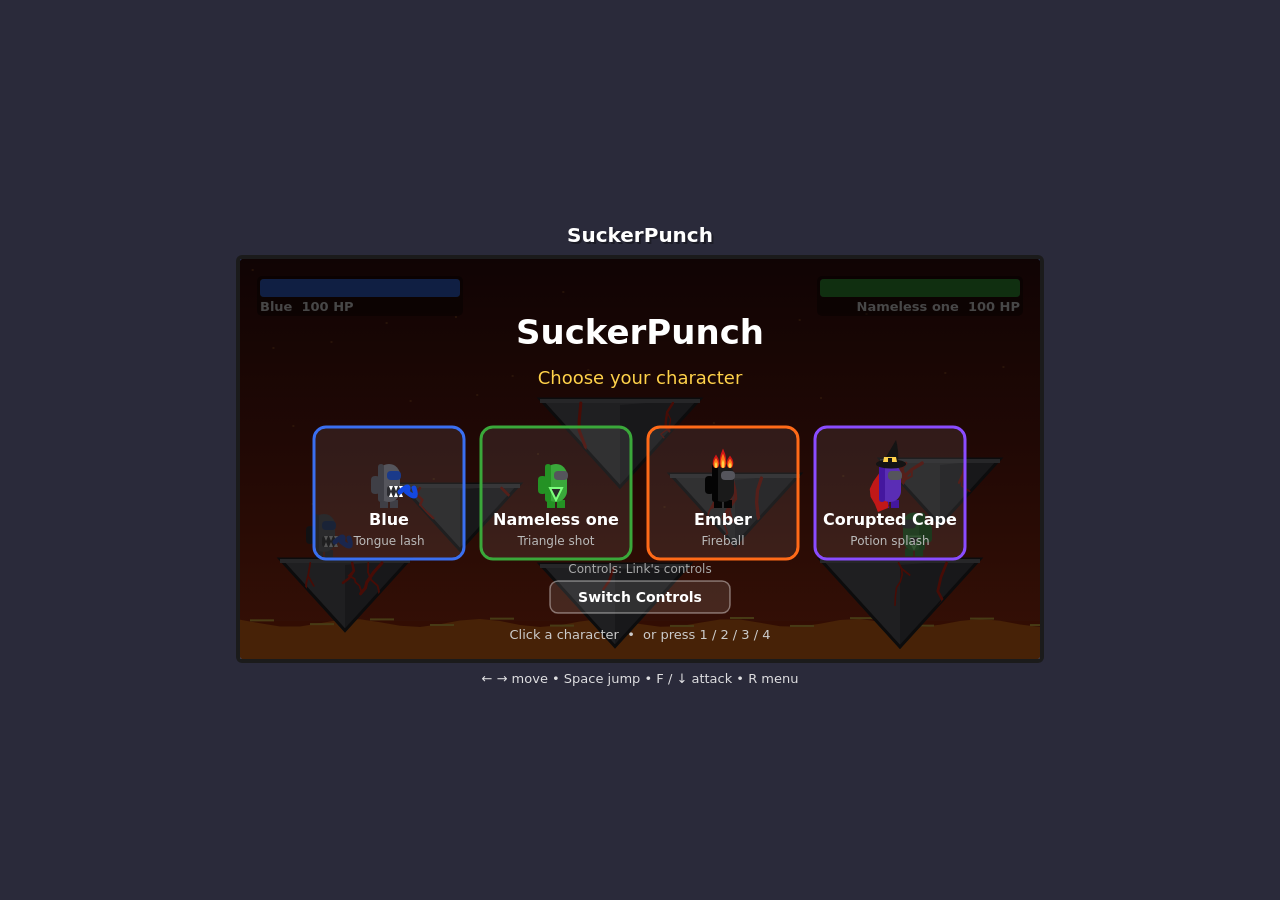
==== index.html @ 3a723942 "Link's controls: down arrow fights instead of up In Link's scheme the fight binding is now F or the " ====
<!DOCTYPE html>
<html lang="en">
<head>
<meta charset="UTF-8">
<meta name="viewport" content="width=device-width, initial-scale=1.0">
<title>SuckerPunch</title>
<link rel="stylesheet" href="css/style.css">
</head>
<body>
  <h1>SuckerPunch</h1>
  <canvas id="game" width="800" height="400"></canvas>
  <div id="hint">← → move &nbsp;•&nbsp; Space jump &nbsp;•&nbsp; F / ↓ attack &nbsp;•&nbsp; R menu</div>

  <!-- Scripts load in dependency order (classic scripts share one global scope,
       so the game runs by just opening this file — no build step or server). -->
  <script src="js/config.js"></script>
  <script src="js/world.js"></script>
  <script src="js/characters.js"></script>
  <script src="js/state.js"></script>
  <script src="js/input.js"></script>
  <script src="js/physics.js"></script>
  <script src="js/combat.js"></script>
  <script src="js/ai.js"></script>
  <script src="js/game.js"></script>
  <script src="js/render.js"></script>
  <script src="js/main.js"></script>
</body>
</html>
---- css/style.css ----
html, body {
  margin: 0;
  height: 100%;
  background: #2a2a3a;
  display: flex;
  flex-direction: column;
  align-items: center;
  justify-content: center;
  font-family: -apple-system, system-ui, sans-serif;
  color: #fff;
  overflow: hidden;
}
h1 { margin: 8px 0; font-size: 20px; text-shadow: 2px 2px 0 #00000055; }
canvas {
  border: 4px solid #1b1b1b;
  border-radius: 6px;
  background: #5c94fc;
  image-rendering: pixelated;
}
#hint { margin-top: 8px; font-size: 13px; opacity: 0.85; text-align: center; }
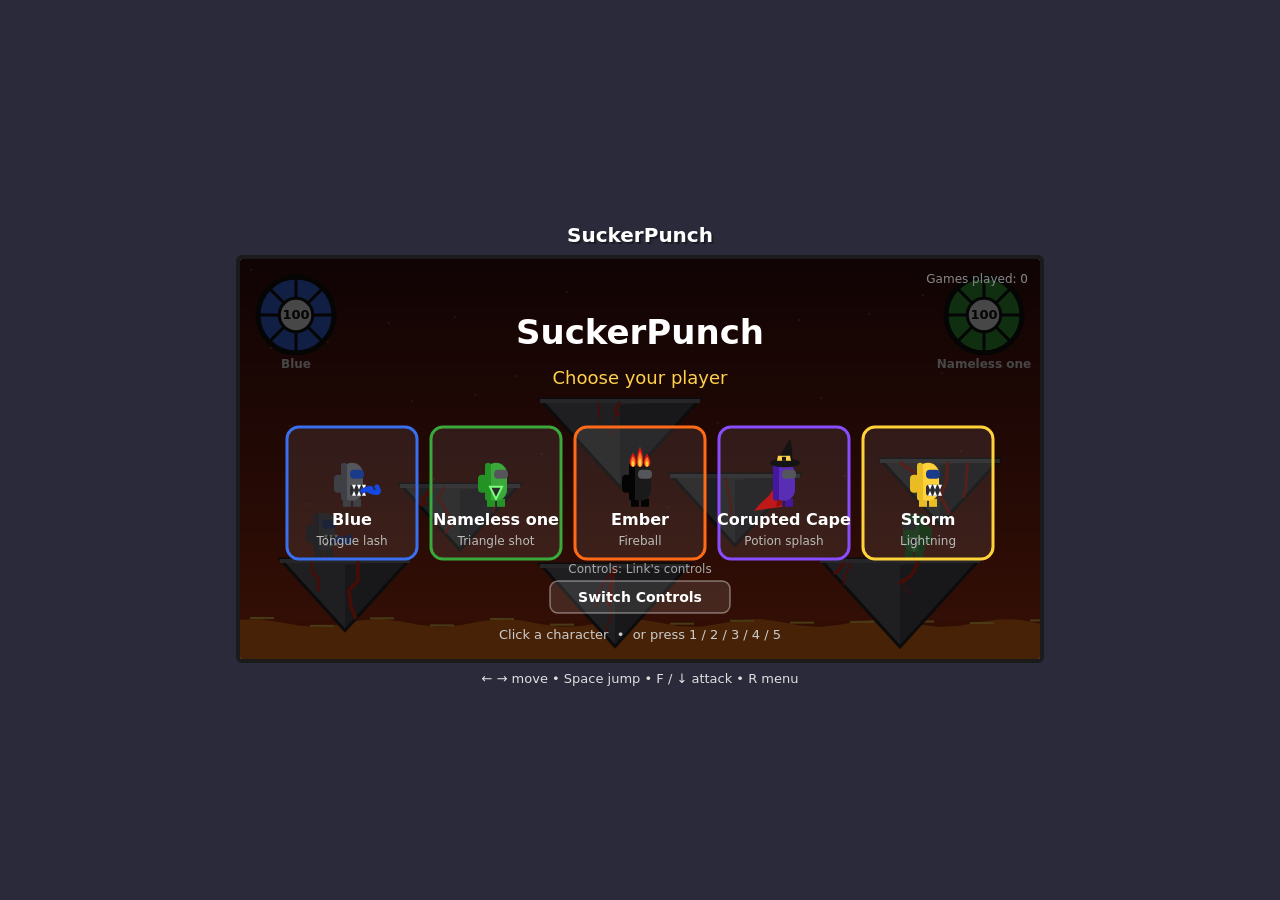
==== commit cf6e59cc: "Add Vercel Web Analytics script tag Static-site integration (equivalent to @vercel/analytics, which " ====
--- a/index.html
+++ b/index.html
@@ -10,6 +10,10 @@
   <h1>SuckerPunch</h1>
   <canvas id="game" width="800" height="400"></canvas>
   <div id="hint">← → move &nbsp;•&nbsp; Space jump &nbsp;•&nbsp; F / ↓ attack &nbsp;•&nbsp; R menu</div>
+
+  <!-- Vercel Web Analytics (static-site integration; enable it in the Vercel
+       dashboard under the project's Analytics tab). -->
+  <script defer src="/_vercel/insights/script.js"></script>
 
   <!-- Scripts load in dependency order (classic scripts share one global scope,
        so the game runs by just opening this file — no build step or server). -->
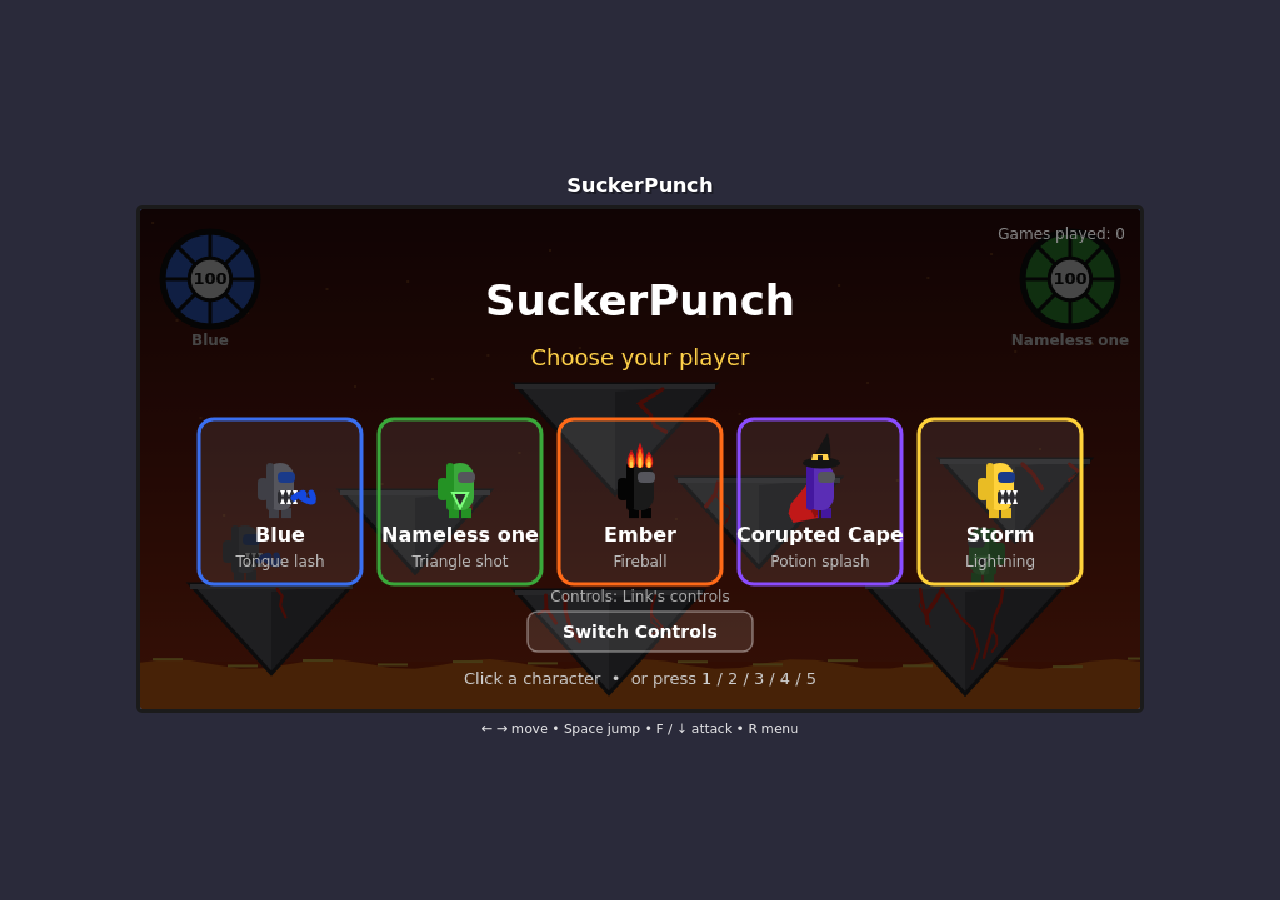
==== commit 4ca16c70: "Add auto-detected touch controls and a responsive canvas (iPad support) - On first touch, on-screen " ====
--- a/index.html
+++ b/index.html
@@ -2,7 +2,7 @@
 <html lang="en">
 <head>
 <meta charset="UTF-8">
-<meta name="viewport" content="width=device-width, initial-scale=1.0">
+<meta name="viewport" content="width=device-width, initial-scale=1.0, maximum-scale=1.0, user-scalable=no">
 <title>SuckerPunch</title>
 <link rel="stylesheet" href="css/style.css">
 </head>
--- a/css/style.css
+++ b/css/style.css
@@ -9,6 +9,11 @@
   font-family: -apple-system, system-ui, sans-serif;
   color: #fff;
   overflow: hidden;
+  /* mobile: no text selection, no callouts, no rubber-band scroll */
+  -webkit-user-select: none;
+  user-select: none;
+  -webkit-touch-callout: none;
+  overscroll-behavior: none;
 }
 h1 { margin: 8px 0; font-size: 20px; text-shadow: 2px 2px 0 #00000055; }
 canvas {
@@ -16,5 +21,10 @@
   border-radius: 6px;
   background: #5c94fc;
   image-rendering: pixelated;
+  /* scale to the screen while keeping the 2:1 aspect ratio */
+  width: min(96vw, calc(80vh * 2), 1000px);
+  height: auto;
+  aspect-ratio: 2 / 1;
+  touch-action: none;
 }
 #hint { margin-top: 8px; font-size: 13px; opacity: 0.85; text-align: center; }
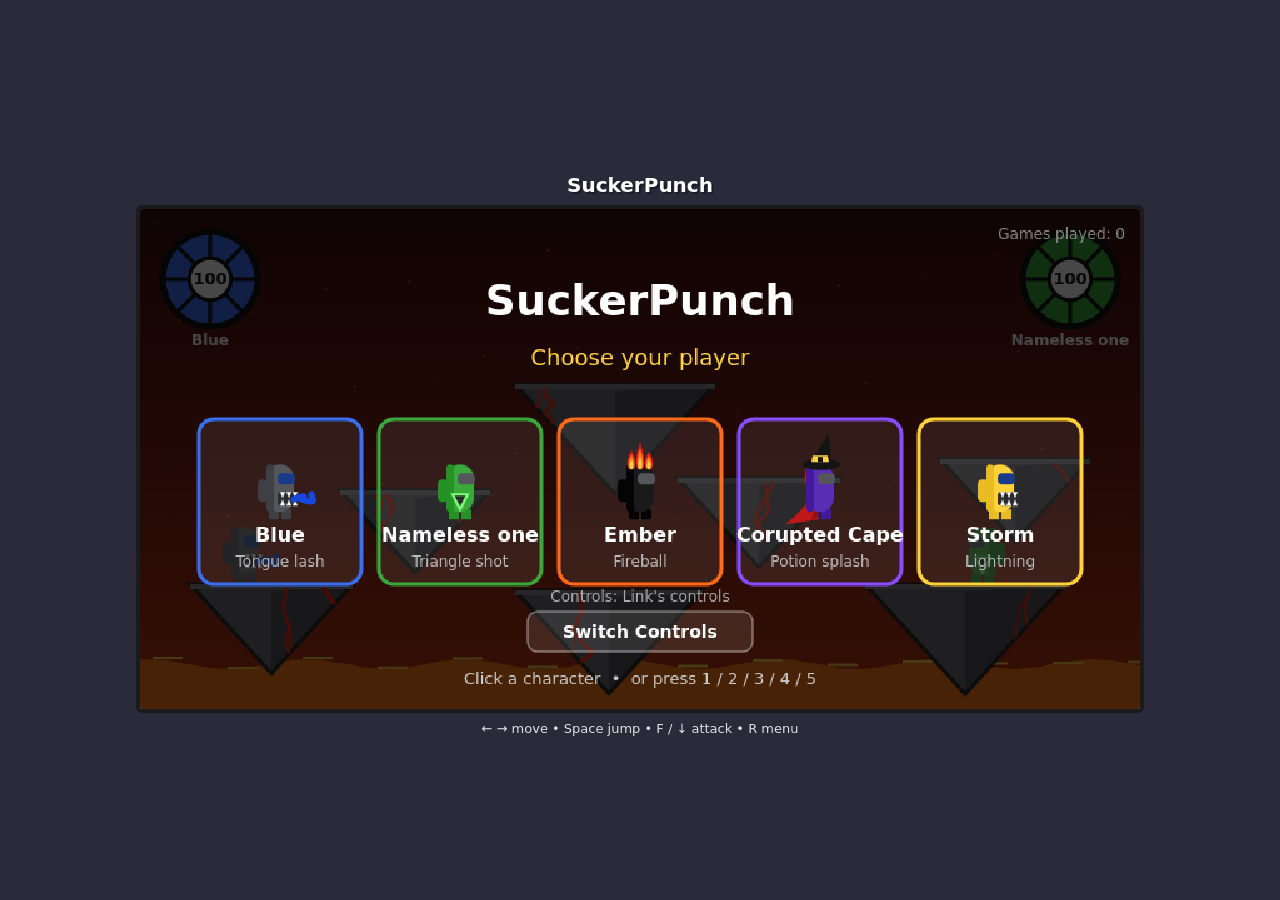
==== commit 0e99e253: "Portrait touch: move controls to a button bar below the game On touch devices held in portrait, the " ====
--- a/index.html
+++ b/index.html
@@ -10,6 +10,19 @@
   <h1>SuckerPunch</h1>
   <canvas id="game" width="800" height="400"></canvas>
   <div id="hint">← → move &nbsp;•&nbsp; Space jump &nbsp;•&nbsp; F / ↓ attack &nbsp;•&nbsp; R menu</div>
+
+  <!-- Portrait touch controls: a button bar shown below the game on touch
+       devices held upright (landscape uses the on-canvas overlay buttons). -->
+  <div id="touch-bar">
+    <div class="pad">
+      <button class="tbtn" data-act="left">◀</button>
+      <button class="tbtn" data-act="right">▶</button>
+    </div>
+    <div class="pad">
+      <button class="tbtn hit" data-act="attack">HIT</button>
+      <button class="tbtn jump" data-act="jump">JUMP</button>
+    </div>
+  </div>
 
   <!-- Vercel Web Analytics (static-site integration; enable it in the Vercel
        dashboard under the project's Analytics tab). -->
--- a/css/style.css
+++ b/css/style.css
@@ -28,3 +28,38 @@
   touch-action: none;
 }
 #hint { margin-top: 8px; font-size: 13px; opacity: 0.85; text-align: center; }
+
+/* Portrait touch control bar (hidden by default; shown only on touch devices
+   held in portrait while a match is on — see the rules below). */
+#touch-bar {
+  display: none;
+  width: min(96vw, calc(80vh * 2), 1000px);
+  margin-top: 12px;
+  justify-content: space-between;
+  align-items: center;
+  touch-action: none;
+}
+#touch-bar .pad { display: flex; gap: 14px; }
+.tbtn {
+  width: 70px;
+  height: 70px;
+  border-radius: 50%;
+  border: 2px solid #ffffffaa;
+  background: #ffffff22;
+  color: #fff;
+  font: bold 18px system-ui, sans-serif;
+  touch-action: none;
+  -webkit-user-select: none;
+  user-select: none;
+  -webkit-tap-highlight-color: transparent;
+  outline: none;
+}
+.tbtn.jump { width: 82px; height: 82px; background: #3a6ff03a; }
+.tbtn.hit  { background: #e0392b3a; }
+.tbtn.pressed { background: #ffffff66; }
+
+/* Show the bar only on touch devices, in portrait, during a match. */
+body.touch.playing #touch-bar { display: flex; }
+@media (orientation: landscape) {
+  body.touch.playing #touch-bar { display: none; }
+}
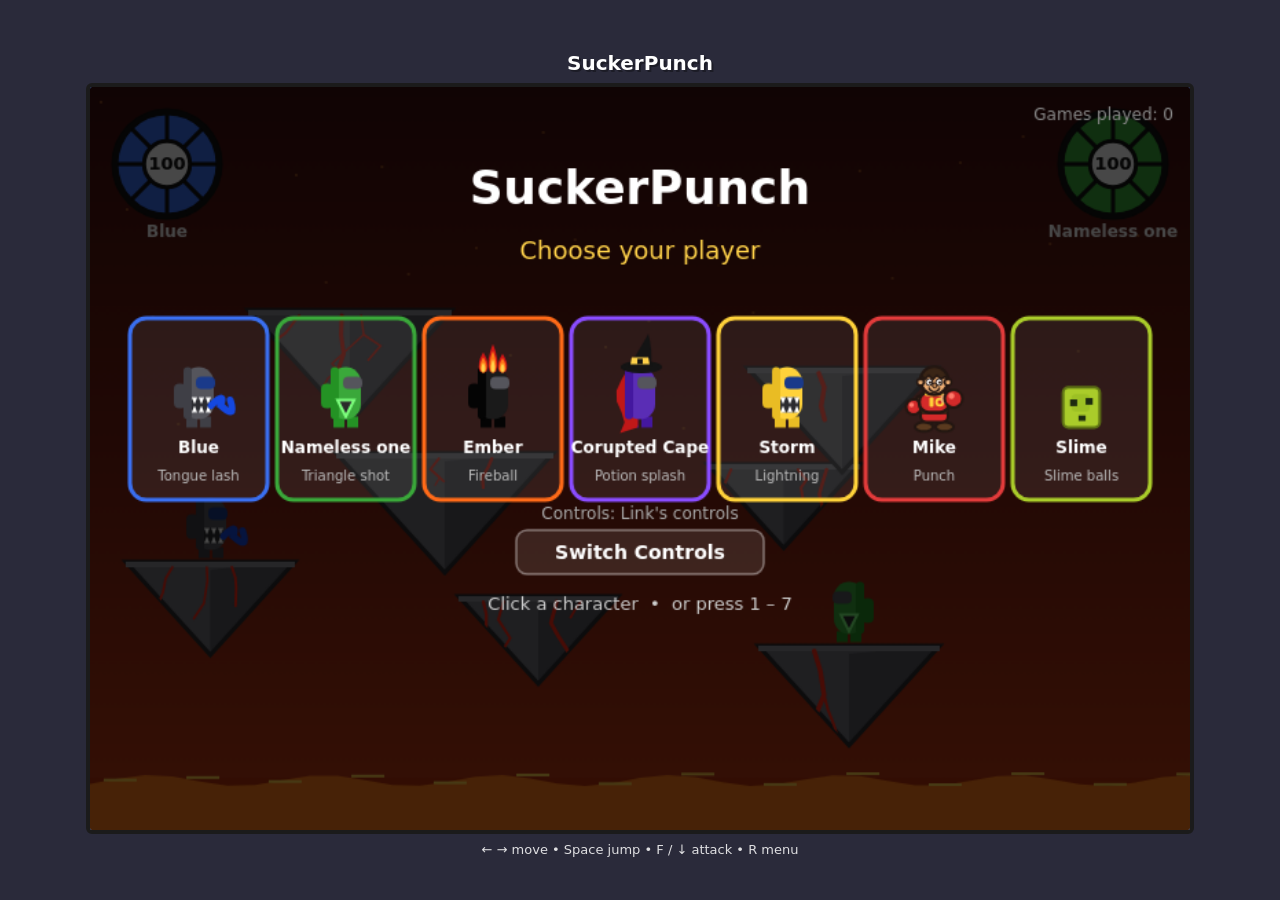
==== commit 4f2b1779: "Taller arena (≈iPad mini ratio) + randomly generated platforms - Canvas is now 800x540 (~3:2-ish, fi" ====
--- a/index.html
+++ b/index.html
@@ -8,7 +8,7 @@
 </head>
 <body>
   <h1>SuckerPunch</h1>
-  <canvas id="game" width="800" height="400"></canvas>
+  <canvas id="game" width="800" height="540"></canvas>
   <div id="hint">← → move &nbsp;•&nbsp; Space jump &nbsp;•&nbsp; F / ↓ attack &nbsp;•&nbsp; R menu</div>
 
   <!-- Portrait touch controls: a button bar shown below the game on touch
--- a/css/style.css
+++ b/css/style.css
@@ -20,11 +20,10 @@
   border: 4px solid #1b1b1b;
   border-radius: 6px;
   background: #5c94fc;
-  image-rendering: pixelated;
-  /* scale to the screen while keeping the 2:1 aspect ratio */
-  width: min(96vw, calc(80vh * 2), 1000px);
+  /* scale to the screen while keeping the arena's aspect ratio (~iPad mini) */
+  width: min(96vw, calc(86vh * 1.481), 1100px);
   height: auto;
-  aspect-ratio: 2 / 1;
+  aspect-ratio: 800 / 540;
   touch-action: none;
 }
 #hint { margin-top: 8px; font-size: 13px; opacity: 0.85; text-align: center; }
@@ -33,7 +32,7 @@
    held in portrait while a match is on — see the rules below). */
 #touch-bar {
   display: none;
-  width: min(96vw, calc(80vh * 2), 1000px);
+  width: min(96vw, calc(86vh * 1.481), 1100px);
   margin-top: 12px;
   justify-content: space-between;
   align-items: center;
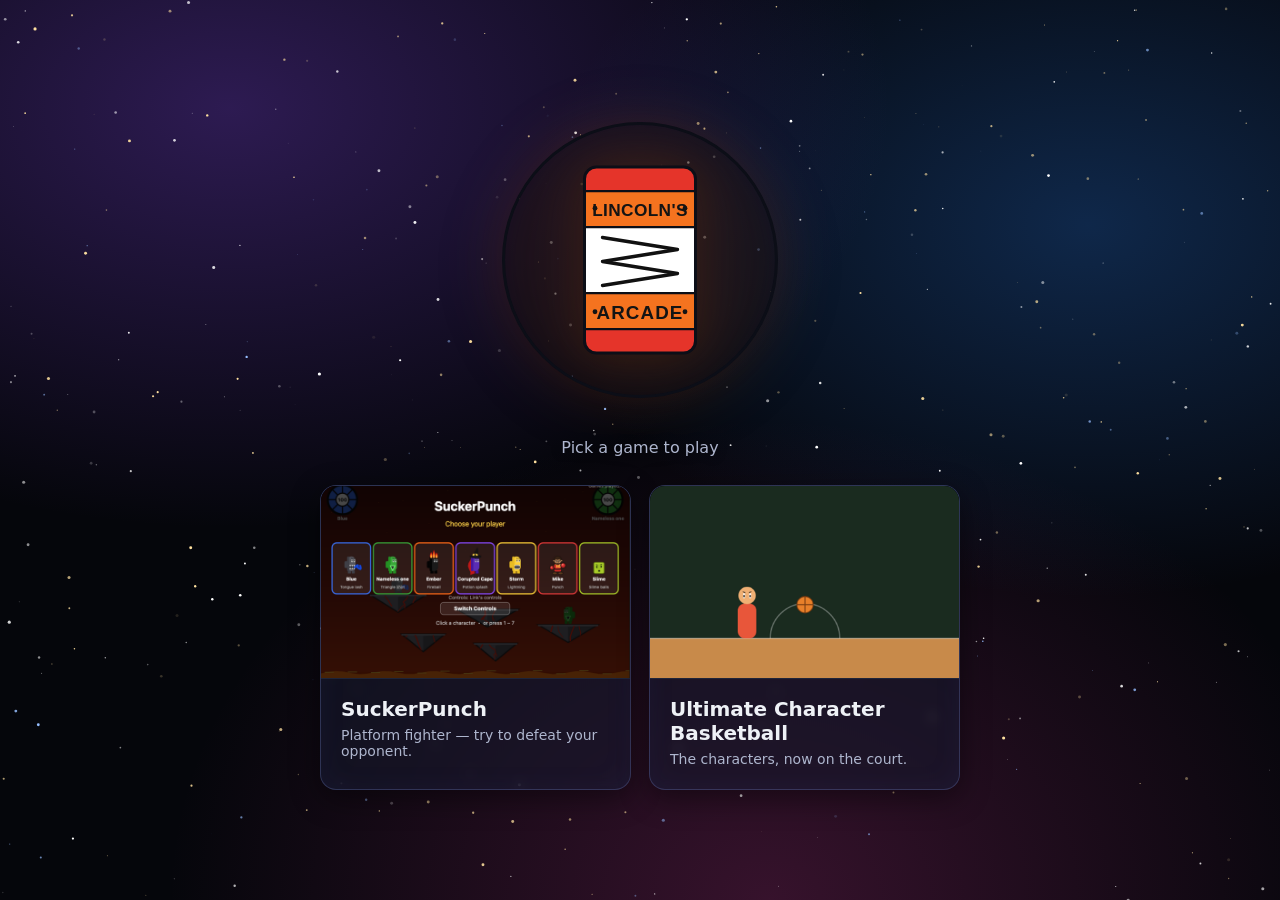
==== commit 69254097: "Add Ultimate Character Basketball; split games into folders + shared engine - New ultimatecharacterb" ====
--- a/index.html
+++ b/index.html
@@ -2,44 +2,211 @@
 <html lang="en">
 <head>
 <meta charset="UTF-8">
-<meta name="viewport" content="width=device-width, initial-scale=1.0, maximum-scale=1.0, user-scalable=no">
-<title>SuckerPunch</title>
-<link rel="stylesheet" href="css/style.css">
+<meta name="viewport" content="width=device-width, initial-scale=1.0">
+<title>Lincoln's Arcade</title>
+<style>
+  :root { color-scheme: dark; }
+  * { box-sizing: border-box; }
+  html, body { height: 100%; }
+  body {
+    margin: 0; min-height: 100vh;
+    display: flex; flex-direction: column; align-items: center; justify-content: center;
+    gap: 28px; padding: 40px 20px;
+    font-family: system-ui, -apple-system, sans-serif;
+    color: #eef1f6;
+    /* deep space: a couple of distant nebula glows over near-black */
+    background:
+      radial-gradient(1100px 700px at 18% 12%, rgba(94, 52, 168, 0.45), transparent 60%),
+      radial-gradient(900px 600px at 85% 25%, rgba(30, 90, 168, 0.40), transparent 62%),
+      radial-gradient(1000px 800px at 60% 100%, rgba(168, 46, 120, 0.30), transparent 60%),
+      #05060b;
+    overflow: hidden;
+  }
+  /* animated starfield sits behind everything */
+  #stars { position: fixed; inset: 0; width: 100%; height: 100%; z-index: 0; display: block; }
+  /* keep content above the stars */
+  .logo, p.sub, .grid { position: relative; z-index: 1; }
+
+  .sr-only {
+    position: absolute; width: 1px; height: 1px; padding: 0; margin: -1px;
+    overflow: hidden; clip: rect(0 0 0 0); white-space: nowrap; border: 0;
+  }
+  .logo {
+    display: block; width: clamp(210px, 42vw, 300px); height: auto;
+    filter: drop-shadow(0 0 26px rgba(245, 115, 31, 0.35))
+            drop-shadow(0 6px 18px rgba(0, 0, 0, 0.5));
+  }
+  p.sub { margin: 0; color: #aeb6ce; text-shadow: 0 0 10px rgba(0,0,0,0.6); }
+  .grid {
+    display: grid; gap: 18px; width: 100%; max-width: 640px;
+    grid-template-columns: repeat(auto-fit, minmax(240px, 1fr));
+  }
+  a.card {
+    display: block; border-radius: 16px; overflow: hidden;
+    text-decoration: none; color: inherit;
+    background: rgba(22, 27, 46, 0.55);
+    border: 1px solid rgba(120, 140, 220, 0.28);
+    backdrop-filter: blur(6px); -webkit-backdrop-filter: blur(6px);
+    box-shadow: 0 8px 30px rgba(0, 0, 0, 0.45), inset 0 0 30px rgba(80, 110, 220, 0.06);
+    transition: transform .14s ease, border-color .14s ease, box-shadow .14s ease;
+  }
+  a.card:hover {
+    transform: translateY(-3px);
+    border-color: rgba(150, 180, 255, 0.7);
+    box-shadow: 0 12px 40px rgba(0,0,0,.5), 0 0 24px rgba(110, 150, 255, 0.35);
+  }
+  a.card .thumb {
+    display: block; width: 100%; aspect-ratio: 16 / 10; object-fit: cover;
+    background: #05060b; border-bottom: 1px solid rgba(120, 140, 220, 0.22);
+  }
+  a.card .body { padding: 18px 20px 22px; }
+  a.card .title { font-size: 20px; font-weight: 700; margin-bottom: 6px; }
+  a.card .desc { color: #aeb6ce; font-size: 14px; }
+  a.card.soon { opacity: .6; pointer-events: none; }
+  a.card.soon .desc::after { content: '  •  coming soon'; color: #d8a24a; }
+</style>
 </head>
 <body>
-  <h1>SuckerPunch</h1>
-  <canvas id="game" width="800" height="540"></canvas>
-  <div id="hint">← → move &nbsp;•&nbsp; Space jump &nbsp;•&nbsp; F / ↓ attack &nbsp;•&nbsp; R menu</div>
-
-  <!-- Portrait touch controls: a button bar shown below the game on touch
-       devices held upright (landscape uses the on-canvas overlay buttons). -->
-  <div id="touch-bar">
-    <div class="pad">
-      <button class="tbtn" data-act="left">◀</button>
-      <button class="tbtn" data-act="right">▶</button>
-    </div>
-    <div class="pad">
-      <button class="tbtn hit" data-act="attack">HIT</button>
-      <button class="tbtn jump" data-act="jump">JUMP</button>
-    </div>
+  <canvas id="stars"></canvas>
+
+  <h1 class="sr-only">Lincoln's Arcade</h1>
+
+  <!-- Logo drawn by Lincoln: an arcade cabinet badge — zigzag screen, orange
+       side panels reading LINCOLN'S / ARCADE, red caps and base. -->
+  <svg class="logo" viewBox="0 0 400 400" role="img" aria-label="Lincoln's Arcade">
+    <defs>
+      <clipPath id="cab"><rect x="126" y="76" width="148" height="248" rx="16"/></clipPath>
+    </defs>
+    <circle cx="200" cy="200" r="182" fill="rgba(8,10,22,0.35)" stroke="#0c0e17" stroke-width="4"/>
+    <g clip-path="url(#cab)">
+      <rect x="126" y="76" width="148" height="248" fill="#ffffff"/>
+      <rect x="126" y="76"  width="148" height="32" fill="#e5342a"/>
+      <rect x="126" y="108" width="148" height="48" fill="#f5731f"/>
+      <rect x="126" y="244" width="148" height="48" fill="#f5731f"/>
+      <rect x="126" y="292" width="148" height="32" fill="#e5342a"/>
+      <!-- zigzag "screen" -->
+      <polyline points="150,170 250,186 150,202 250,218 150,234"
+                fill="none" stroke="#111" stroke-width="4.5"
+                stroke-linejoin="round" stroke-linecap="round"/>
+      <!-- decorative dots on the panels -->
+      <circle cx="140" cy="131" r="3.2" fill="#141414"/>
+      <circle cx="260" cy="131" r="3.2" fill="#141414"/>
+      <circle cx="140" cy="269" r="3.2" fill="#141414"/>
+      <circle cx="260" cy="269" r="3.2" fill="#141414"/>
+    </g>
+    <!-- panel separators + cabinet outline -->
+    <g stroke="#0c0e17" fill="none" stroke-width="3">
+      <line x1="126" y1="108" x2="274" y2="108"/>
+      <line x1="126" y1="156" x2="274" y2="156"/>
+      <line x1="126" y1="244" x2="274" y2="244"/>
+      <line x1="126" y1="292" x2="274" y2="292"/>
+    </g>
+    <rect x="126" y="76" width="148" height="248" rx="16" fill="none" stroke="#0c0e17" stroke-width="4"/>
+    <!-- panel text, upright -->
+    <text x="200" y="141" text-anchor="middle"
+          font-family="'Arial Black', Impact, sans-serif" font-weight="900"
+          font-size="23" fill="#141414" letter-spacing="0.5">LINCOLN'S</text>
+    <text x="200" y="278" text-anchor="middle"
+          font-family="'Arial Black', Impact, sans-serif" font-weight="900"
+          font-size="25" fill="#141414" letter-spacing="1.5">ARCADE</text>
+  </svg>
+
+  <p class="sub">Pick a game to play</p>
+  <div class="grid">
+    <a class="card" href="suckerpunch/">
+      <img class="thumb" src="suckerpunch/thumb.png" alt="SuckerPunch gameplay screenshot">
+      <div class="body">
+        <div class="title">SuckerPunch</div>
+        <div class="desc">Platform fighter — try to defeat your opponent.</div>
+      </div>
+    </a>
+    <a class="card" href="ultimatecharacterbasketball/">
+      <img class="thumb" src="ultimatecharacterbasketball/thumb.png" alt="Ultimate Character Basketball screenshot">
+      <div class="body">
+        <div class="title">Ultimate Character Basketball</div>
+        <div class="desc">The characters, now on the court.</div>
+      </div>
+    </a>
   </div>
 
-  <!-- Vercel Web Analytics (static-site integration; enable it in the Vercel
-       dashboard under the project's Analytics tab). -->
-  <script defer src="/_vercel/insights/script.js"></script>
-
-  <!-- Scripts load in dependency order (classic scripts share one global scope,
-       so the game runs by just opening this file — no build step or server). -->
-  <script src="js/config.js"></script>
-  <script src="js/world.js"></script>
-  <script src="js/characters.js"></script>
-  <script src="js/state.js"></script>
-  <script src="js/input.js"></script>
-  <script src="js/physics.js"></script>
-  <script src="js/combat.js"></script>
-  <script src="js/ai.js"></script>
-  <script src="js/game.js"></script>
-  <script src="js/render.js"></script>
-  <script src="js/main.js"></script>
+  <script>
+  // Twinkling, slowly-drifting starfield behind the menu.
+  (function () {
+    const canvas = document.getElementById('stars');
+    const ctx = canvas.getContext('2d');
+    let w, h, stars, shootTimer;
+
+    function build() {
+      const dpr = Math.min(window.devicePixelRatio || 1, 2);
+      w = canvas.width = Math.floor(innerWidth * dpr);
+      h = canvas.height = Math.floor(innerHeight * dpr);
+      canvas.style.width = innerWidth + 'px';
+      canvas.style.height = innerHeight + 'px';
+      // star count scales with screen area
+      const count = Math.round((innerWidth * innerHeight) / 2600);
+      stars = [];
+      for (let i = 0; i < count; i++) {
+        stars.push({
+          x: Math.random() * w,
+          y: Math.random() * h,
+          r: (Math.random() * 1.3 + 0.3) * dpr,
+          base: Math.random() * 0.5 + 0.4,       // base brightness
+          tw: Math.random() * Math.PI * 2,        // twinkle phase
+          tws: Math.random() * 0.04 + 0.01,       // twinkle speed
+          drift: (Math.random() * 0.12 + 0.02) * dpr,  // downward drift
+          hue: Math.random() < 0.15 ? 210 : (Math.random() < 0.5 ? 45 : 0), // some blue/gold
+        });
+      }
+      shootTimer = 120 + Math.random() * 300;
+    }
+
+    let shoot = null;
+    function maybeShoot() {
+      if (shoot) return;
+      if (--shootTimer > 0) return;
+      shootTimer = 300 + Math.random() * 600;
+      const dpr = Math.min(window.devicePixelRatio || 1, 2);
+      shoot = {
+        x: Math.random() * w * 0.6, y: Math.random() * h * 0.4,
+        vx: (4 + Math.random() * 3) * dpr, vy: (2 + Math.random() * 2) * dpr,
+        life: 0, max: 26,
+      };
+    }
+
+    function frame() {
+      ctx.clearRect(0, 0, w, h);
+      for (const s of stars) {
+        s.tw += s.tws;
+        const a = s.base + Math.sin(s.tw) * 0.35;
+        s.y += s.drift;
+        if (s.y > h + 2) { s.y = -2; s.x = Math.random() * w; }
+        ctx.beginPath();
+        ctx.arc(s.x, s.y, s.r, 0, Math.PI * 2);
+        if (s.hue === 0) ctx.fillStyle = 'rgba(255,255,255,' + Math.max(0, a) + ')';
+        else if (s.hue === 210) ctx.fillStyle = 'rgba(150,190,255,' + Math.max(0, a) + ')';
+        else ctx.fillStyle = 'rgba(255,225,160,' + Math.max(0, a) + ')';
+        ctx.fill();
+      }
+      // occasional shooting star
+      maybeShoot();
+      if (shoot) {
+        shoot.x += shoot.vx; shoot.y += shoot.vy; shoot.life++;
+        const t = 1 - shoot.life / shoot.max;
+        ctx.strokeStyle = 'rgba(255,255,255,' + Math.max(0, t) + ')';
+        ctx.lineWidth = 2;
+        ctx.beginPath();
+        ctx.moveTo(shoot.x, shoot.y);
+        ctx.lineTo(shoot.x - shoot.vx * 4, shoot.y - shoot.vy * 4);
+        ctx.stroke();
+        if (shoot.life >= shoot.max) shoot = null;
+      }
+      requestAnimationFrame(frame);
+    }
+
+    build();
+    addEventListener('resize', build);
+    frame();
+  })();
+  </script>
 </body>
 </html>
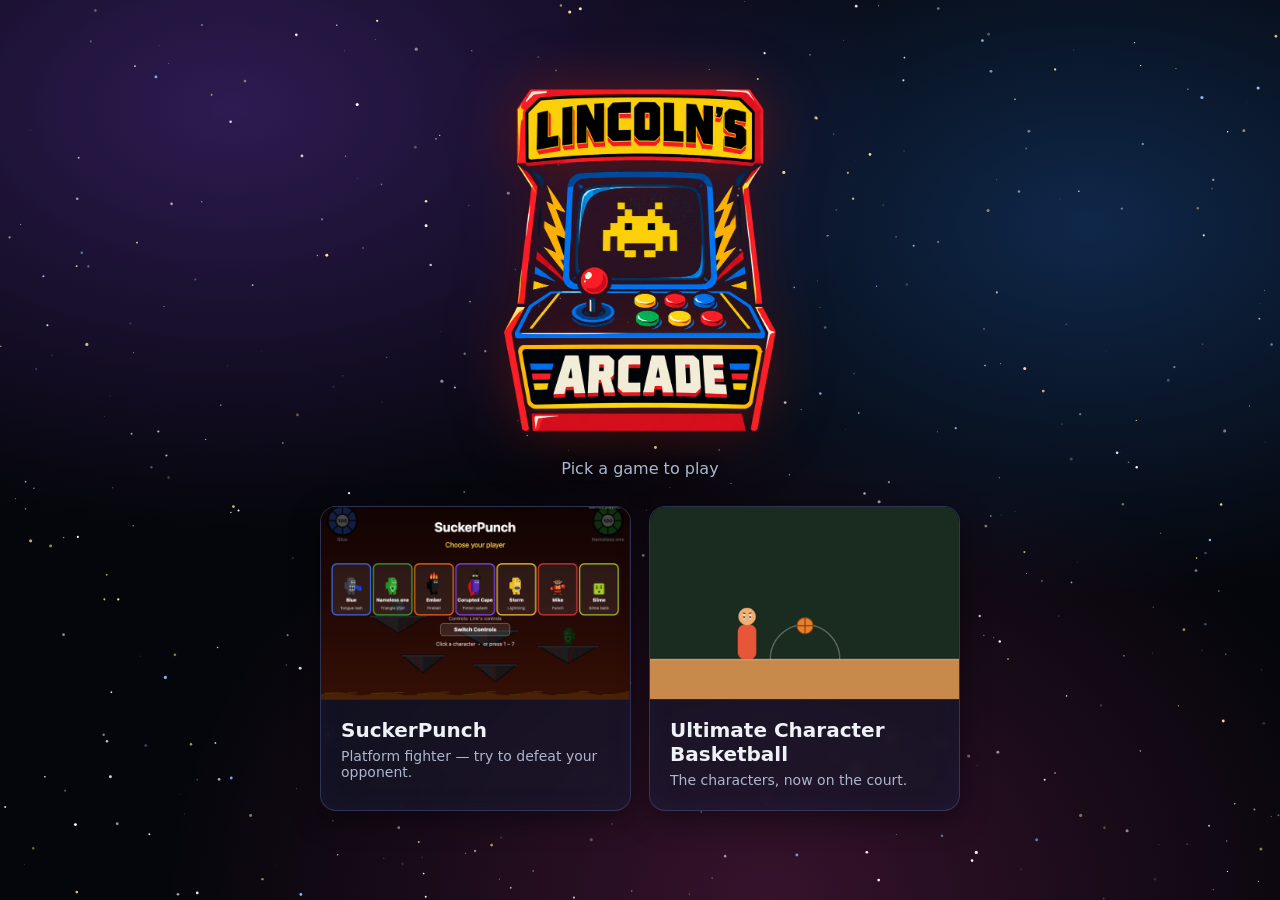
==== commit f0353450: "Use logo.png for the arcade logo Replaces the inline SVG cabinet badge on the arcade menu with the n" ====
--- a/index.html
+++ b/index.html
@@ -32,8 +32,9 @@
     overflow: hidden; clip: rect(0 0 0 0); white-space: nowrap; border: 0;
   }
   .logo {
-    display: block; width: clamp(210px, 42vw, 300px); height: auto;
-    filter: drop-shadow(0 0 26px rgba(245, 115, 31, 0.35))
+    display: block; width: auto; height: clamp(220px, 38vh, 380px); max-width: 80vw;
+    object-fit: contain;
+    filter: drop-shadow(0 0 26px rgba(229, 52, 42, 0.35))
             drop-shadow(0 6px 18px rgba(0, 0, 0, 0.5));
   }
   p.sub { margin: 0; color: #aeb6ce; text-shadow: 0 0 10px rgba(0,0,0,0.6); }
@@ -71,45 +72,7 @@
 
   <h1 class="sr-only">Lincoln's Arcade</h1>
 
-  <!-- Logo drawn by Lincoln: an arcade cabinet badge — zigzag screen, orange
-       side panels reading LINCOLN'S / ARCADE, red caps and base. -->
-  <svg class="logo" viewBox="0 0 400 400" role="img" aria-label="Lincoln's Arcade">
-    <defs>
-      <clipPath id="cab"><rect x="126" y="76" width="148" height="248" rx="16"/></clipPath>
-    </defs>
-    <circle cx="200" cy="200" r="182" fill="rgba(8,10,22,0.35)" stroke="#0c0e17" stroke-width="4"/>
-    <g clip-path="url(#cab)">
-      <rect x="126" y="76" width="148" height="248" fill="#ffffff"/>
-      <rect x="126" y="76"  width="148" height="32" fill="#e5342a"/>
-      <rect x="126" y="108" width="148" height="48" fill="#f5731f"/>
-      <rect x="126" y="244" width="148" height="48" fill="#f5731f"/>
-      <rect x="126" y="292" width="148" height="32" fill="#e5342a"/>
-      <!-- zigzag "screen" -->
-      <polyline points="150,170 250,186 150,202 250,218 150,234"
-                fill="none" stroke="#111" stroke-width="4.5"
-                stroke-linejoin="round" stroke-linecap="round"/>
-      <!-- decorative dots on the panels -->
-      <circle cx="140" cy="131" r="3.2" fill="#141414"/>
-      <circle cx="260" cy="131" r="3.2" fill="#141414"/>
-      <circle cx="140" cy="269" r="3.2" fill="#141414"/>
-      <circle cx="260" cy="269" r="3.2" fill="#141414"/>
-    </g>
-    <!-- panel separators + cabinet outline -->
-    <g stroke="#0c0e17" fill="none" stroke-width="3">
-      <line x1="126" y1="108" x2="274" y2="108"/>
-      <line x1="126" y1="156" x2="274" y2="156"/>
-      <line x1="126" y1="244" x2="274" y2="244"/>
-      <line x1="126" y1="292" x2="274" y2="292"/>
-    </g>
-    <rect x="126" y="76" width="148" height="248" rx="16" fill="none" stroke="#0c0e17" stroke-width="4"/>
-    <!-- panel text, upright -->
-    <text x="200" y="141" text-anchor="middle"
-          font-family="'Arial Black', Impact, sans-serif" font-weight="900"
-          font-size="23" fill="#141414" letter-spacing="0.5">LINCOLN'S</text>
-    <text x="200" y="278" text-anchor="middle"
-          font-family="'Arial Black', Impact, sans-serif" font-weight="900"
-          font-size="25" fill="#141414" letter-spacing="1.5">ARCADE</text>
-  </svg>
+  <img class="logo" src="logo.png" alt="Lincoln's Arcade">
 
   <p class="sub">Pick a game to play</p>
   <div class="grid">
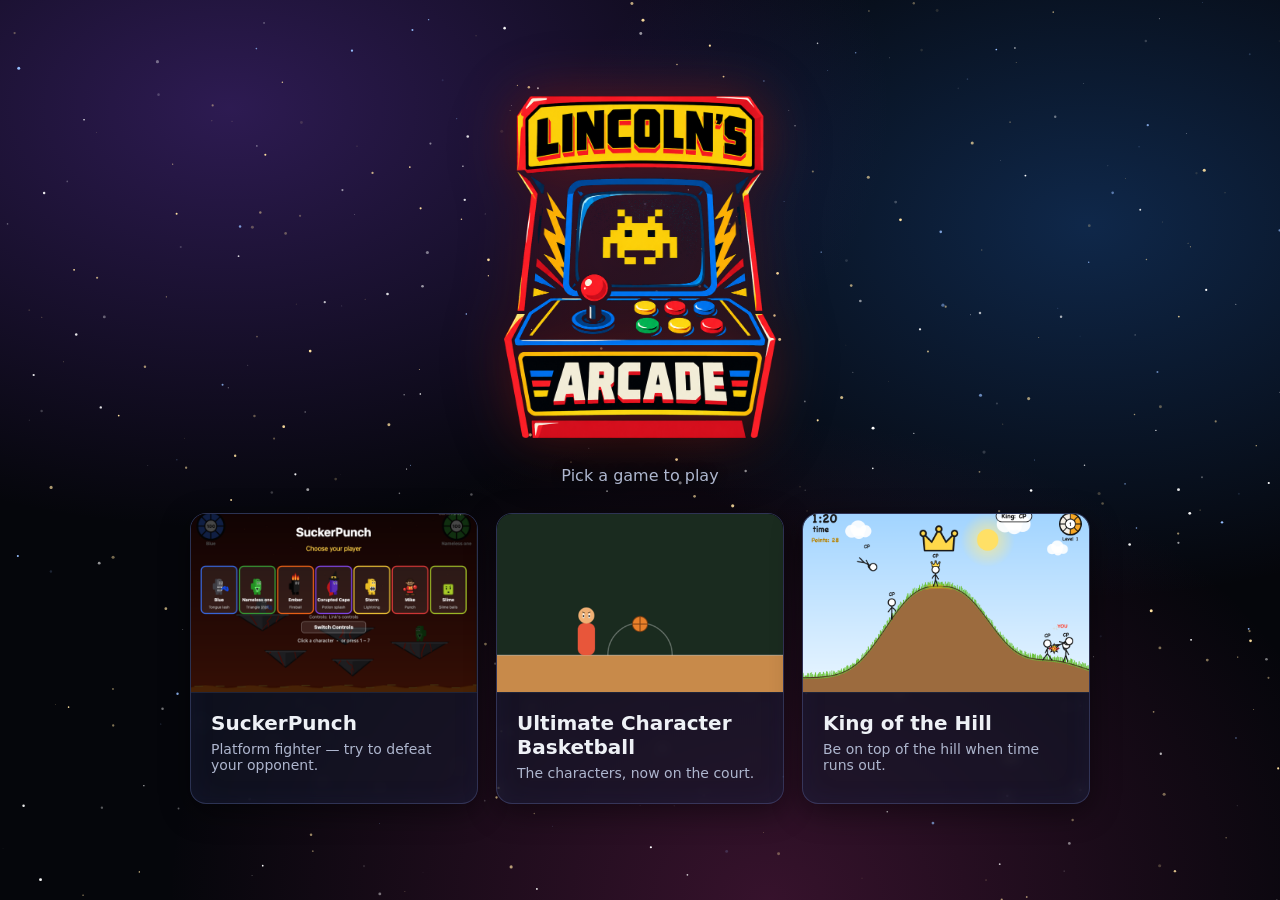
==== commit bb983634: "Add King of the Hill: third arcade game, with a Stick Bucks shop A stick-man brawl on a big grassy h" ====
--- a/index.html
+++ b/index.html
@@ -39,7 +39,7 @@
   }
   p.sub { margin: 0; color: #aeb6ce; text-shadow: 0 0 10px rgba(0,0,0,0.6); }
   .grid {
-    display: grid; gap: 18px; width: 100%; max-width: 640px;
+    display: grid; gap: 18px; width: 100%; max-width: 900px;
     grid-template-columns: repeat(auto-fit, minmax(240px, 1fr));
   }
   a.card {
@@ -88,6 +88,13 @@
       <div class="body">
         <div class="title">Ultimate Character Basketball</div>
         <div class="desc">The characters, now on the court.</div>
+      </div>
+    </a>
+    <a class="card" href="kingofthehill/">
+      <img class="thumb" src="kingofthehill/thumb.png" alt="King of the Hill gameplay screenshot">
+      <div class="body">
+        <div class="title">King of the Hill</div>
+        <div class="desc">Be on top of the hill when time runs out.</div>
       </div>
     </a>
   </div>
